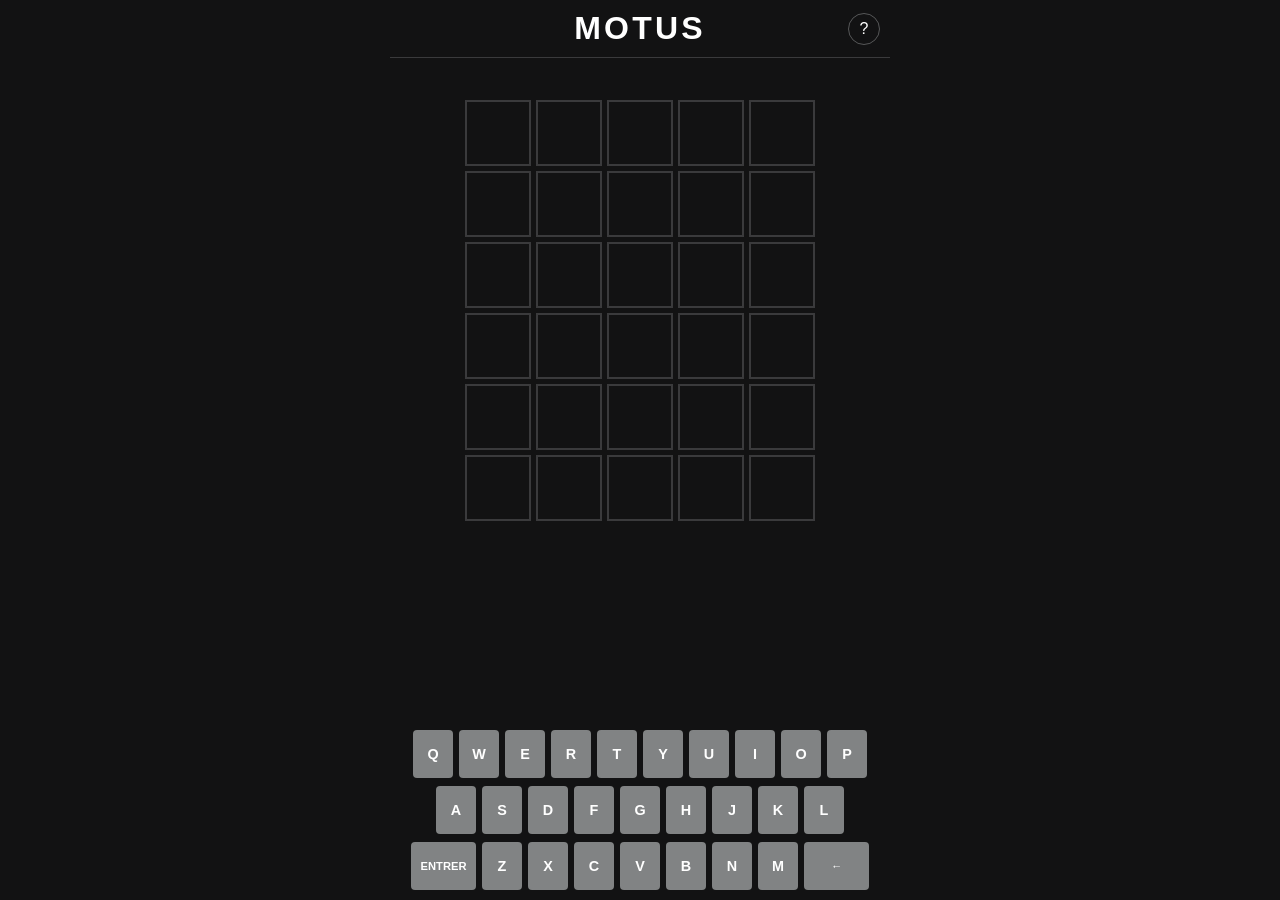
==== index.html @ 5ab8b2d0 "Initial commit: add HTML, CSS, JavaScript, and word list for Motus game" ====
<!DOCTYPE html>
<html lang="fr">
<head>
<meta charset="UTF-8">
<meta name="viewport" content="width=device-width, initial-scale=1.0">
<title>Motus - Le Wordle Francais</title>
<link rel="stylesheet" href="style.css">
</head>
<body>
  <header>
    <h1>MOTUS</h1>
    <button id="help-btn" aria-label="Aide" title="Comment jouer">?</button>
  </header>

  <main>
    <div id="message" class="message" aria-live="polite"></div>
    <div id="board" role="grid" aria-label="Grille de jeu"></div>
  </main>

  <div id="keyboard" role="group" aria-label="Clavier"></div>

  <div id="help-modal" class="modal hidden">
    <div class="modal-content">
      <button class="close-btn" id="close-help">&times;</button>
      <h2>Comment jouer</h2>
      <p>Devinez le mot du jour en 6 essais.</p>
      <p>Chaque essai doit etre un mot valide de 5 lettres.</p>
      <p>Apres chaque essai, la couleur des cases change pour indiquer si vos lettres sont bien placees.</p>
      <div class="example">
        <div class="tile correct">A</div>
        <span>La lettre est dans le mot et bien placee.</span>
      </div>
      <div class="example">
        <div class="tile present">B</div>
        <span>La lettre est dans le mot mais mal placee.</span>
      </div>
      <div class="example">
        <div class="tile absent">C</div>
        <span>La lettre n'est pas dans le mot.</span>
      </div>
      <p>Un nouveau mot est disponible chaque jour !</p>
    </div>
  </div>

  <script src="script.js"></script>
</body>
</html>
---- style.css ----
:root {
  --bg: #121213;
  --fg: #ffffff;
  --border: #3a3a3c;
  --border-filled: #565758;
  --correct: #538d4e;
  --present: #b59f3b;
  --absent: #3a3a3c;
  --key-bg: #818384;
}

* {
  box-sizing: border-box;
}

html, body {
  margin: 0;
  padding: 0;
  height: 100%;
  background: var(--bg);
  color: var(--fg);
  font-family: "Helvetica Neue", Arial, sans-serif;
  -webkit-tap-highlight-color: transparent;
  user-select: none;
}

body {
  display: flex;
  flex-direction: column;
  align-items: center;
}

header {
  width: 100%;
  max-width: 500px;
  display: flex;
  align-items: center;
  justify-content: center;
  position: relative;
  border-bottom: 1px solid var(--border);
  padding: 10px 0;
}

header h1 {
  font-size: 2rem;
  letter-spacing: 0.2rem;
  margin: 0;
}

#help-btn {
  position: absolute;
  right: 10px;
  top: 50%;
  transform: translateY(-50%);
  background: transparent;
  color: var(--fg);
  border: 1px solid var(--border-filled);
  border-radius: 50%;
  width: 32px;
  height: 32px;
  font-size: 1rem;
  cursor: pointer;
}

main {
  flex: 1;
  display: flex;
  flex-direction: column;
  align-items: center;
  width: 100%;
  padding: 10px;
}

.message {
  min-height: 1.5rem;
  font-weight: bold;
  margin-bottom: 8px;
  text-align: center;
}

#board {
  display: grid;
  grid-template-rows: repeat(6, 1fr);
  gap: 5px;
  width: min(90vw, 350px);
  aspect-ratio: 5 / 6;
  margin-bottom: 20px;
}

.row {
  display: grid;
  grid-template-columns: repeat(5, 1fr);
  gap: 5px;
}

.tile {
  display: flex;
  align-items: center;
  justify-content: center;
  font-size: 2rem;
  font-weight: bold;
  text-transform: uppercase;
  border: 2px solid var(--border);
  color: var(--fg);
  aspect-ratio: 1 / 1;
}

.tile.filled {
  border-color: var(--border-filled);
}

.tile.correct {
  background: var(--correct);
  border-color: var(--correct);
}

.tile.present {
  background: var(--present);
  border-color: var(--present);
}

.tile.absent {
  background: var(--absent);
  border-color: var(--absent);
}

.tile.flip {
  animation: flip 0.5s ease;
}

@keyframes flip {
  0% { transform: rotateX(0); }
  50% { transform: rotateX(90deg); }
  100% { transform: rotateX(0); }
}

.shake {
  animation: shake 0.4s;
}

@keyframes shake {
  10%, 90% { transform: translateX(-2px); }
  20%, 80% { transform: translateX(4px); }
  30%, 50%, 70% { transform: translateX(-8px); }
  40%, 60% { transform: translateX(8px); }
}

#keyboard {
  width: 100%;
  max-width: 500px;
  padding: 10px;
  display: flex;
  flex-direction: column;
  gap: 8px;
}

.kb-row {
  display: flex;
  justify-content: center;
  gap: 6px;
}

.key {
  background: var(--key-bg);
  color: var(--fg);
  border: none;
  border-radius: 4px;
  padding: 0;
  height: 48px;
  flex: 1;
  max-width: 40px;
  font-size: 0.9rem;
  font-weight: bold;
  text-transform: uppercase;
  cursor: pointer;
}

.key.wide {
  max-width: 65px;
  font-size: 0.7rem;
}

.key.correct {
  background: var(--correct);
}

.key.present {
  background: var(--present);
}

.key.absent {
  background: var(--absent);
  opacity: 0.5;
}

.modal {
  position: fixed;
  inset: 0;
  background: rgba(0,0,0,0.7);
  display: flex;
  align-items: center;
  justify-content: center;
  z-index: 10;
}

.modal.hidden {
  display: none;
}

.modal-content {
  background: var(--bg);
  border: 1px solid var(--border-filled);
  border-radius: 8px;
  padding: 20px;
  max-width: 400px;
  width: 90%;
  position: relative;
}

.close-btn {
  position: absolute;
  top: 10px;
  right: 10px;
  background: transparent;
  color: var(--fg);
  border: none;
  font-size: 1.5rem;
  cursor: pointer;
}

.example {
  display: flex;
  align-items: center;
  gap: 10px;
  margin: 10px 0;
}

.example .tile {
  width: 40px;
  height: 40px;
  font-size: 1.2rem;
  flex-shrink: 0;
}

.example span {
  font-size: 0.85rem;
}
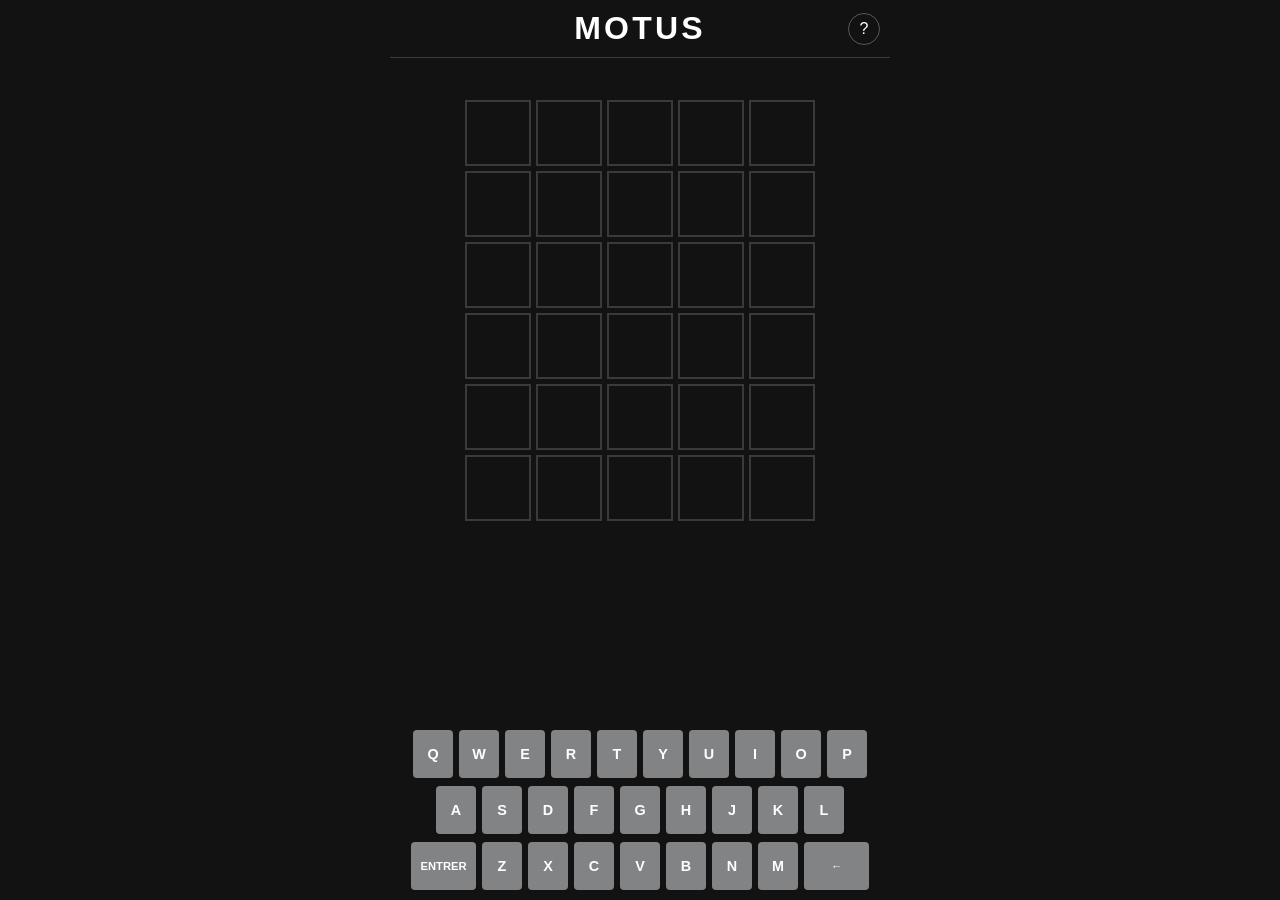
==== commit 183504c9: "add new game button and functionality; update styles and README" ====
--- a/index.html
+++ b/index.html
@@ -18,6 +18,9 @@
   </main>
 
   <div id="keyboard" role="group" aria-label="Clavier"></div>
+  <div id="new-game-area" class="hidden">
+    <button id="new-game-btn">Nouvelle partie</button>
+  </div>
 
   <div id="help-modal" class="modal hidden">
     <div class="modal-content">
--- a/style.css
+++ b/style.css
@@ -154,6 +154,10 @@
   gap: 8px;
 }
 
+#keyboard.hidden {
+  display: none;
+}
+
 .kb-row {
   display: flex;
   justify-content: center;
@@ -191,6 +195,35 @@
 .key.absent {
   background: var(--absent);
   opacity: 0.5;
+}
+
+#new-game-area {
+  width: 100%;
+  max-width: 500px;
+  padding: 10px;
+  display: flex;
+  justify-content: center;
+}
+
+#new-game-area.hidden {
+  display: none;
+}
+
+#new-game-btn {
+  background: var(--correct);
+  color: var(--fg);
+  border: none;
+  border-radius: 6px;
+  padding: 14px 32px;
+  font-size: 1.1rem;
+  font-weight: bold;
+  text-transform: uppercase;
+  letter-spacing: 0.05rem;
+  cursor: pointer;
+}
+
+#new-game-btn:hover {
+  filter: brightness(1.1);
 }
 
 .modal {
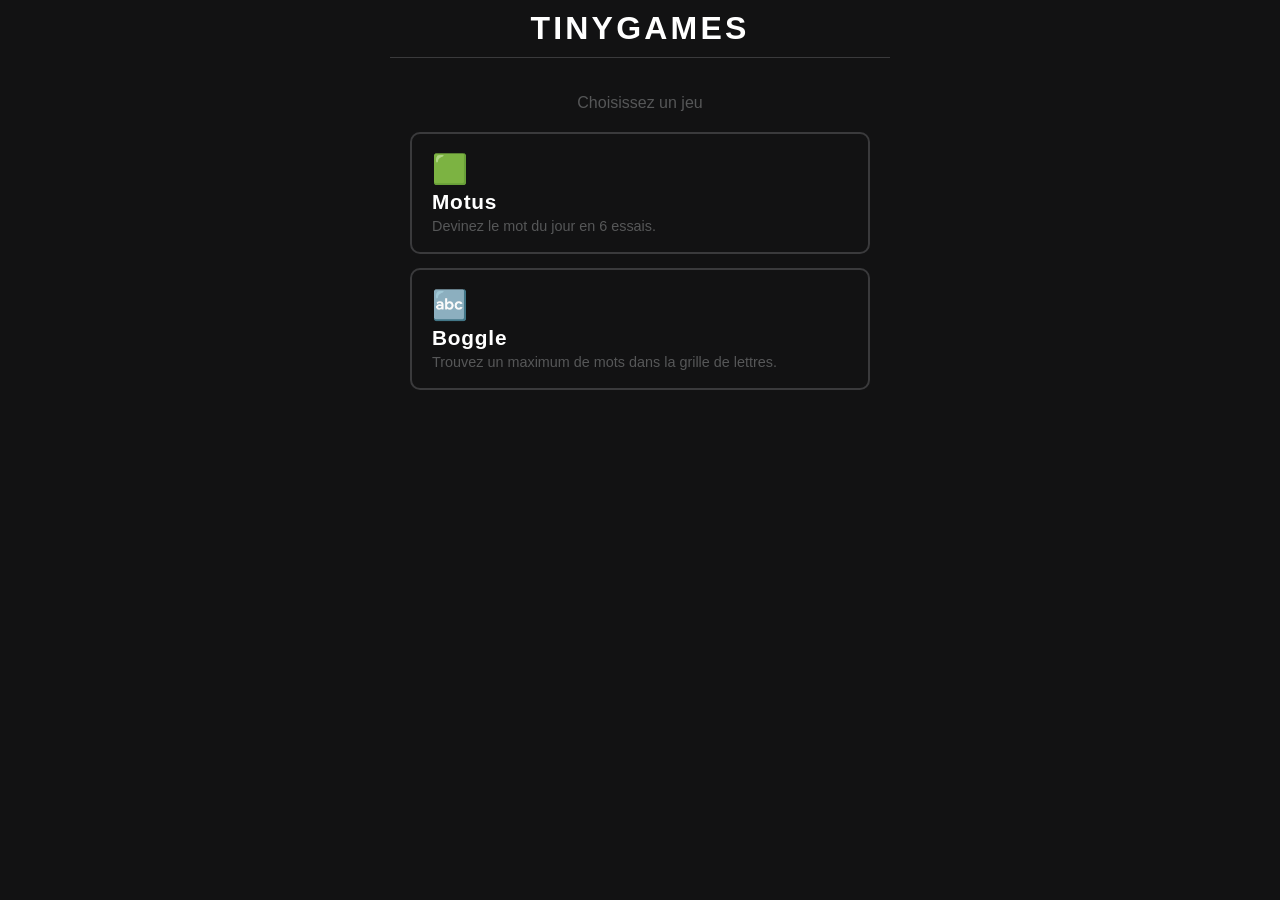
==== commit dd93afe6: "feat: add Boggle game with grid generation, word submission, and scoring system - Implemented Boggle" ====
--- a/index.html
+++ b/index.html
@@ -3,48 +3,28 @@
 <head>
 <meta charset="UTF-8">
 <meta name="viewport" content="width=device-width, initial-scale=1.0">
-<title>Motus - Le Wordle Francais</title>
+<title>TinyGames</title>
 <link rel="stylesheet" href="style.css">
 </head>
 <body>
   <header>
-    <h1>MOTUS</h1>
-    <button id="help-btn" aria-label="Aide" title="Comment jouer">?</button>
+    <h1>TINYGAMES</h1>
   </header>
 
   <main>
-    <div id="message" class="message" aria-live="polite"></div>
-    <div id="board" role="grid" aria-label="Grille de jeu"></div>
+    <p class="subtitle">Choisissez un jeu</p>
+    <div class="game-list">
+      <a class="game-card" href="wordle/">
+        <span class="game-emoji">🟩</span>
+        <span class="game-name">Motus</span>
+        <span class="game-desc">Devinez le mot du jour en 6 essais.</span>
+      </a>
+      <a class="game-card" href="boggle/">
+        <span class="game-emoji">🔤</span>
+        <span class="game-name">Boggle</span>
+        <span class="game-desc">Trouvez un maximum de mots dans la grille de lettres.</span>
+      </a>
+    </div>
   </main>
-
-  <div id="keyboard" role="group" aria-label="Clavier"></div>
-  <div id="new-game-area" class="hidden">
-    <button id="new-game-btn">Nouvelle partie</button>
-  </div>
-
-  <div id="help-modal" class="modal hidden">
-    <div class="modal-content">
-      <button class="close-btn" id="close-help">&times;</button>
-      <h2>Comment jouer</h2>
-      <p>Devinez le mot du jour en 6 essais.</p>
-      <p>Chaque essai doit etre un mot valide de 5 lettres.</p>
-      <p>Apres chaque essai, la couleur des cases change pour indiquer si vos lettres sont bien placees.</p>
-      <div class="example">
-        <div class="tile correct">A</div>
-        <span>La lettre est dans le mot et bien placee.</span>
-      </div>
-      <div class="example">
-        <div class="tile present">B</div>
-        <span>La lettre est dans le mot mais mal placee.</span>
-      </div>
-      <div class="example">
-        <div class="tile absent">C</div>
-        <span>La lettre n'est pas dans le mot.</span>
-      </div>
-      <p>Un nouveau mot est disponible chaque jour !</p>
-    </div>
-  </div>
-
-  <script src="script.js"></script>
 </body>
 </html>
--- a/style.css
+++ b/style.css
@@ -4,9 +4,6 @@
   --border: #3a3a3c;
   --border-filled: #565758;
   --correct: #538d4e;
-  --present: #b59f3b;
-  --absent: #3a3a3c;
-  --key-bg: #818384;
 }
 
 * {
@@ -20,8 +17,6 @@
   background: var(--bg);
   color: var(--fg);
   font-family: "Helvetica Neue", Arial, sans-serif;
-  -webkit-tap-highlight-color: transparent;
-  user-select: none;
 }
 
 body {
@@ -36,7 +31,6 @@
   display: flex;
   align-items: center;
   justify-content: center;
-  position: relative;
   border-bottom: 1px solid var(--border);
   padding: 10px 0;
 }
@@ -47,234 +41,57 @@
   margin: 0;
 }
 
-#help-btn {
-  position: absolute;
-  right: 10px;
-  top: 50%;
-  transform: translateY(-50%);
-  background: transparent;
-  color: var(--fg);
-  border: 1px solid var(--border-filled);
-  border-radius: 50%;
-  width: 32px;
-  height: 32px;
-  font-size: 1rem;
-  cursor: pointer;
-}
-
 main {
   flex: 1;
   display: flex;
   flex-direction: column;
   align-items: center;
   width: 100%;
-  padding: 10px;
+  max-width: 500px;
+  padding: 20px;
 }
 
-.message {
-  min-height: 1.5rem;
-  font-weight: bold;
-  margin-bottom: 8px;
-  text-align: center;
-}
-
-#board {
-  display: grid;
-  grid-template-rows: repeat(6, 1fr);
-  gap: 5px;
-  width: min(90vw, 350px);
-  aspect-ratio: 5 / 6;
+.subtitle {
+  color: var(--border-filled);
   margin-bottom: 20px;
 }
 
-.row {
-  display: grid;
-  grid-template-columns: repeat(5, 1fr);
-  gap: 5px;
+.game-list {
+  width: 100%;
+  display: flex;
+  flex-direction: column;
+  gap: 14px;
 }
 
-.tile {
+.game-card {
   display: flex;
-  align-items: center;
-  justify-content: center;
-  font-size: 2rem;
-  font-weight: bold;
-  text-transform: uppercase;
+  flex-direction: column;
+  gap: 4px;
+  padding: 18px 20px;
   border: 2px solid var(--border);
+  border-radius: 10px;
   color: var(--fg);
-  aspect-ratio: 1 / 1;
+  text-decoration: none;
+  transition: border-color 0.15s, transform 0.15s;
 }
 
-.tile.filled {
-  border-color: var(--border-filled);
+.game-card:hover,
+.game-card:focus-visible {
+  border-color: var(--correct);
+  transform: translateY(-2px);
 }
 
-.tile.correct {
-  background: var(--correct);
-  border-color: var(--correct);
+.game-emoji {
+  font-size: 1.8rem;
 }
 
-.tile.present {
-  background: var(--present);
-  border-color: var(--present);
+.game-name {
+  font-size: 1.3rem;
+  font-weight: bold;
+  letter-spacing: 0.05rem;
 }
 
-.tile.absent {
-  background: var(--absent);
-  border-color: var(--absent);
+.game-desc {
+  color: var(--border-filled);
+  font-size: 0.9rem;
 }
-
-.tile.flip {
-  animation: flip 0.5s ease;
-}
-
-@keyframes flip {
-  0% { transform: rotateX(0); }
-  50% { transform: rotateX(90deg); }
-  100% { transform: rotateX(0); }
-}
-
-.shake {
-  animation: shake 0.4s;
-}
-
-@keyframes shake {
-  10%, 90% { transform: translateX(-2px); }
-  20%, 80% { transform: translateX(4px); }
-  30%, 50%, 70% { transform: translateX(-8px); }
-  40%, 60% { transform: translateX(8px); }
-}
-
-#keyboard {
-  width: 100%;
-  max-width: 500px;
-  padding: 10px;
-  display: flex;
-  flex-direction: column;
-  gap: 8px;
-}
-
-#keyboard.hidden {
-  display: none;
-}
-
-.kb-row {
-  display: flex;
-  justify-content: center;
-  gap: 6px;
-}
-
-.key {
-  background: var(--key-bg);
-  color: var(--fg);
-  border: none;
-  border-radius: 4px;
-  padding: 0;
-  height: 48px;
-  flex: 1;
-  max-width: 40px;
-  font-size: 0.9rem;
-  font-weight: bold;
-  text-transform: uppercase;
-  cursor: pointer;
-}
-
-.key.wide {
-  max-width: 65px;
-  font-size: 0.7rem;
-}
-
-.key.correct {
-  background: var(--correct);
-}
-
-.key.present {
-  background: var(--present);
-}
-
-.key.absent {
-  background: var(--absent);
-  opacity: 0.5;
-}
-
-#new-game-area {
-  width: 100%;
-  max-width: 500px;
-  padding: 10px;
-  display: flex;
-  justify-content: center;
-}
-
-#new-game-area.hidden {
-  display: none;
-}
-
-#new-game-btn {
-  background: var(--correct);
-  color: var(--fg);
-  border: none;
-  border-radius: 6px;
-  padding: 14px 32px;
-  font-size: 1.1rem;
-  font-weight: bold;
-  text-transform: uppercase;
-  letter-spacing: 0.05rem;
-  cursor: pointer;
-}
-
-#new-game-btn:hover {
-  filter: brightness(1.1);
-}
-
-.modal {
-  position: fixed;
-  inset: 0;
-  background: rgba(0,0,0,0.7);
-  display: flex;
-  align-items: center;
-  justify-content: center;
-  z-index: 10;
-}
-
-.modal.hidden {
-  display: none;
-}
-
-.modal-content {
-  background: var(--bg);
-  border: 1px solid var(--border-filled);
-  border-radius: 8px;
-  padding: 20px;
-  max-width: 400px;
-  width: 90%;
-  position: relative;
-}
-
-.close-btn {
-  position: absolute;
-  top: 10px;
-  right: 10px;
-  background: transparent;
-  color: var(--fg);
-  border: none;
-  font-size: 1.5rem;
-  cursor: pointer;
-}
-
-.example {
-  display: flex;
-  align-items: center;
-  gap: 10px;
-  margin: 10px 0;
-}
-
-.example .tile {
-  width: 40px;
-  height: 40px;
-  font-size: 1.2rem;
-  flex-shrink: 0;
-}
-
-.example span {
-  font-size: 0.85rem;
-}
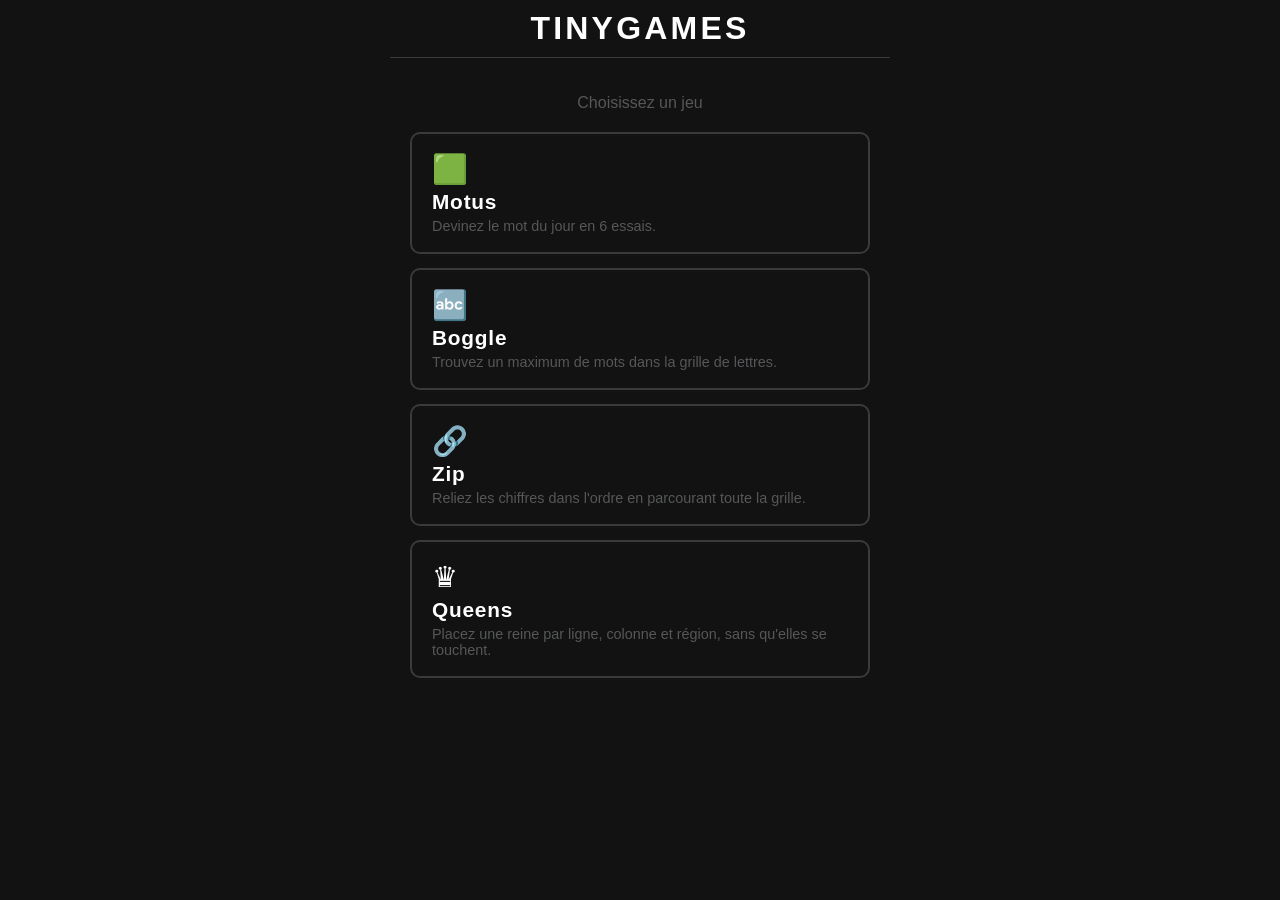
==== commit 31c262cf: "feat: add Zip and Queens games with corresponding HTML, CSS, and JavaScript files; update README and" ====
--- a/index.html
+++ b/index.html
@@ -24,6 +24,16 @@
         <span class="game-name">Boggle</span>
         <span class="game-desc">Trouvez un maximum de mots dans la grille de lettres.</span>
       </a>
+      <a class="game-card" href="zip/">
+        <span class="game-emoji">🔗</span>
+        <span class="game-name">Zip</span>
+        <span class="game-desc">Reliez les chiffres dans l'ordre en parcourant toute la grille.</span>
+      </a>
+      <a class="game-card" href="queens/">
+        <span class="game-emoji">♛</span>
+        <span class="game-name">Queens</span>
+        <span class="game-desc">Placez une reine par ligne, colonne et région, sans qu'elles se touchent.</span>
+      </a>
     </div>
   </main>
 </body>
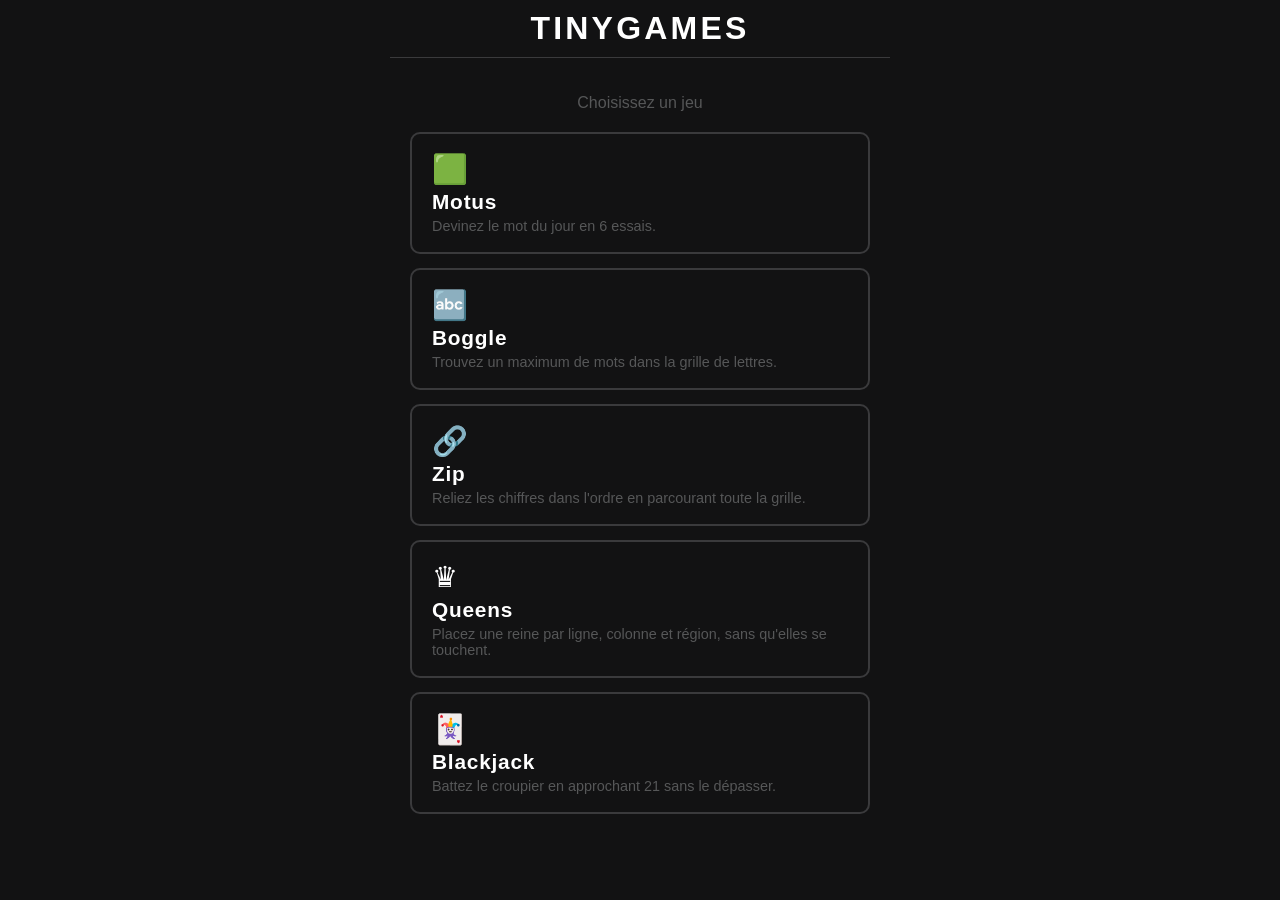
==== commit e57a7874: "feat: add Blackjack game with gameplay mechanics, UI, and styles; update README and index.html" ====
--- a/index.html
+++ b/index.html
@@ -34,6 +34,11 @@
         <span class="game-name">Queens</span>
         <span class="game-desc">Placez une reine par ligne, colonne et région, sans qu'elles se touchent.</span>
       </a>
+      <a class="game-card" href="blackjack/">
+        <span class="game-emoji">🃏</span>
+        <span class="game-name">Blackjack</span>
+        <span class="game-desc">Battez le croupier en approchant 21 sans le dépasser.</span>
+      </a>
     </div>
   </main>
 </body>
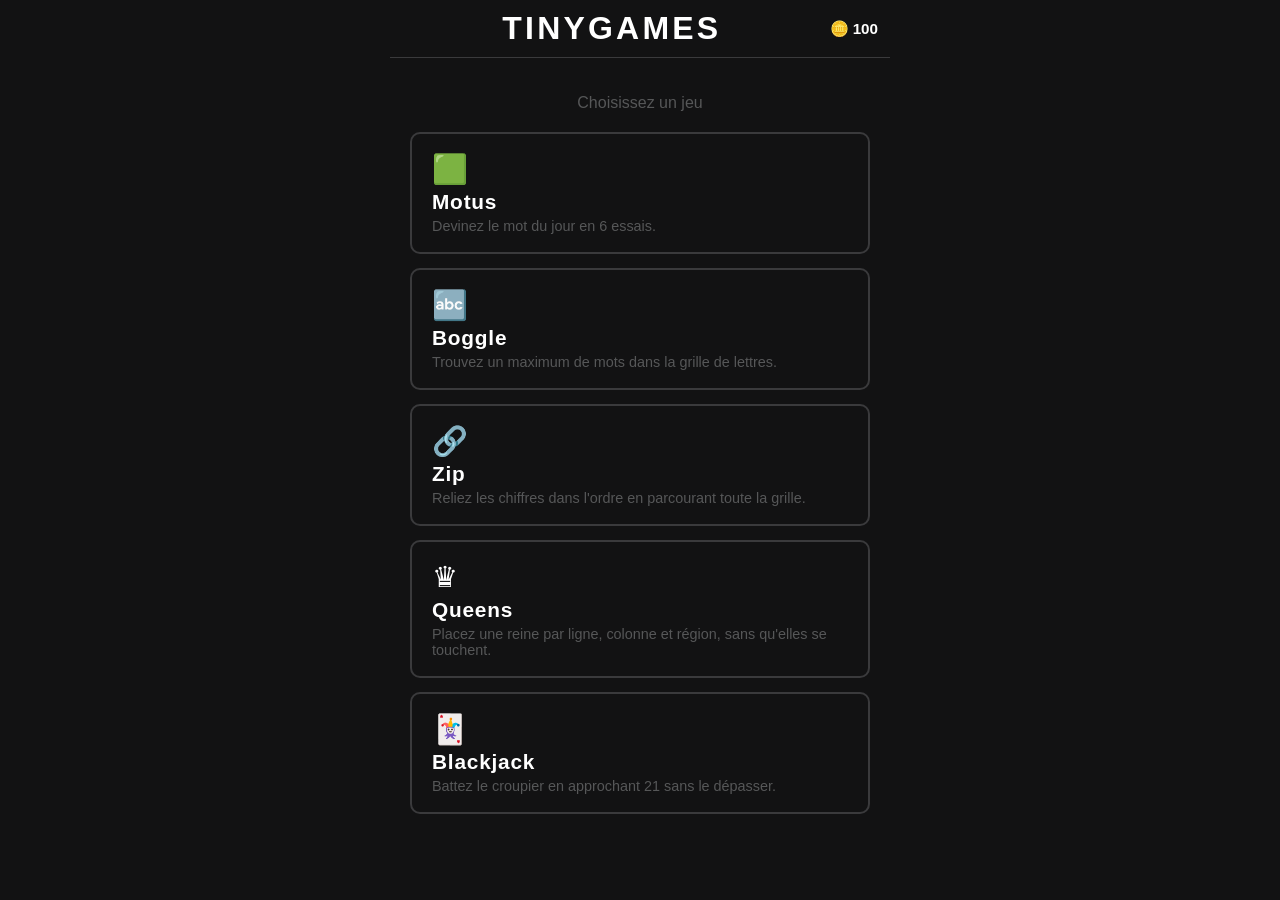
==== commit e1d963d0: "feat: implement shared coin balance system across all games; update UI to display coin count and adj" ====
--- a/index.html
+++ b/index.html
@@ -9,6 +9,7 @@
 <body>
   <header>
     <h1>TINYGAMES</h1>
+    <span class="coin-badge" title="Vos pièces">🪙 <span id="coin-count">0</span></span>
   </header>
 
   <main>
@@ -41,5 +42,7 @@
       </a>
     </div>
   </main>
+
+  <script src="coins.js"></script>
 </body>
 </html>
--- a/style.css
+++ b/style.css
@@ -30,15 +30,32 @@
   max-width: 500px;
   display: flex;
   align-items: center;
-  justify-content: center;
+  justify-content: space-between;
+  gap: 8px;
   border-bottom: 1px solid var(--border);
-  padding: 10px 0;
+  padding: 10px 12px;
 }
 
 header h1 {
+  flex: 1 1 auto;
+  min-width: 0;
+  text-align: center;
   font-size: 2rem;
   letter-spacing: 0.2rem;
   margin: 0;
+  overflow: hidden;
+  text-overflow: ellipsis;
+  white-space: nowrap;
+}
+
+.coin-badge {
+  flex: 0 0 auto;
+  display: flex;
+  align-items: center;
+  gap: 4px;
+  font-weight: bold;
+  font-size: 0.95rem;
+  white-space: nowrap;
 }
 
 main {
